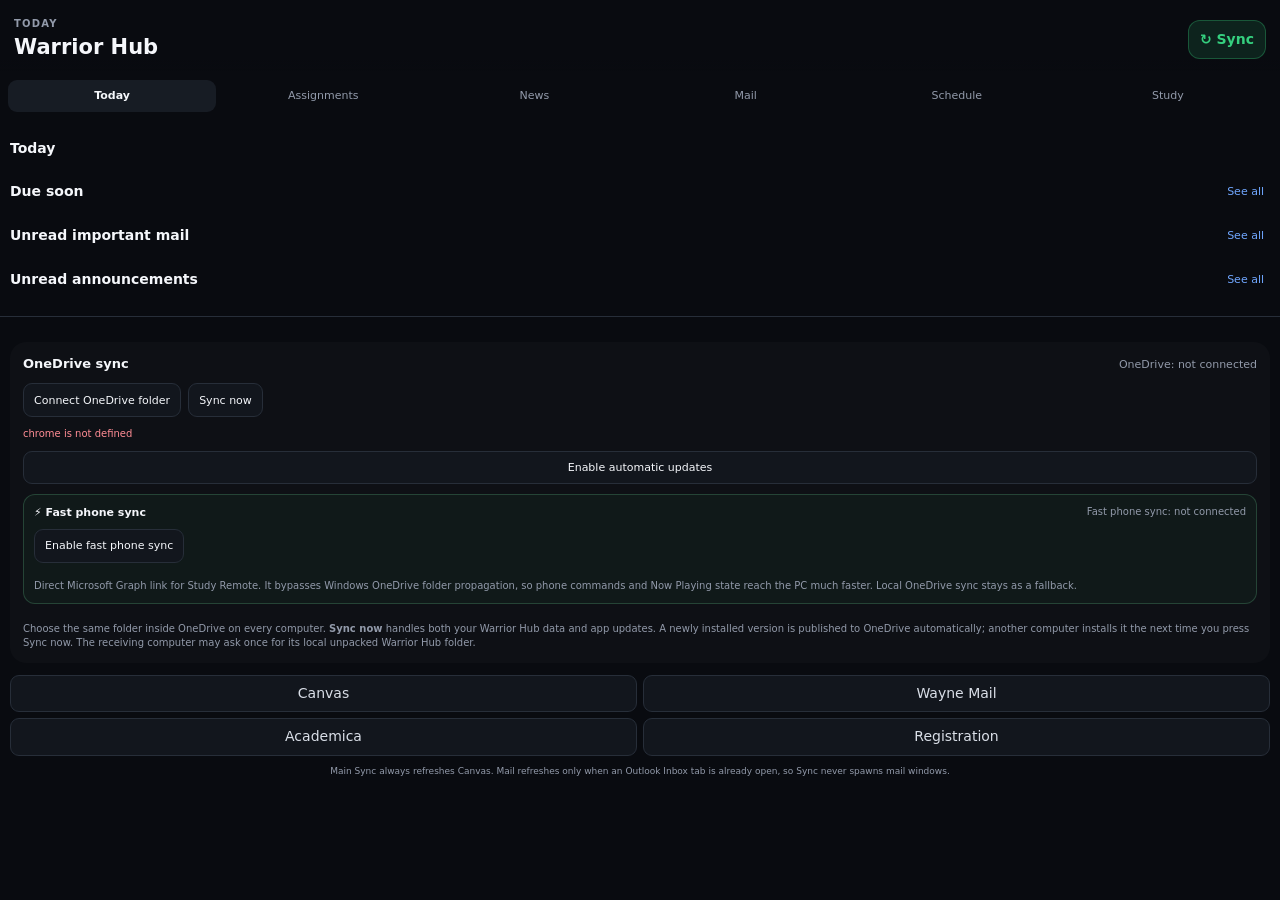
==== desktop/sidepanel.html @ 03b38a33 "Desktop 5.19.60: Notes only in Study Room and automatic verified runtime updates" ====
<!doctype html>
<html lang="en">
<head>
  <meta charset="utf-8">
  <meta name="viewport" content="width=device-width,initial-scale=1">
  <title>Warrior Hub</title>
  <link rel="stylesheet" href="sidepanel.css">
  <link rel="stylesheet" href="desktop_music.css">
</head>
<body>
  <header class="topbar">
    <div>
      <div class="eyebrow" id="todayLabel">TODAY</div>
      <h1>Warrior Hub</h1>
    </div>
    <button id="syncBtn" class="sync-main" title="Sync Canvas and Wayne Mail">↻ <span>Sync</span></button>
  </header>

  <section class="status-strip" id="statusStrip" aria-live="polite"></section>
  <section class="todo-top" id="todoTop" aria-label="To-do list" hidden>
    <div class="todo-top-head"><strong>✓ To-do</strong><div class="todo-top-actions"><span id="todoTopCount" class="todo-top-count"></span><button id="todoTopAdd" class="todo-plus todo-top-plus" type="button" aria-label="Add task" title="Add task">＋</button></div></div>
    <div id="todoQuickList" class="todo-quick-list"></div>
  </section>

  <nav class="tabs" aria-label="Dashboard sections">
    <button class="tab active" data-tab="today">Today</button>
    <button class="tab" data-tab="assignments">Assignments</button>
    <button class="tab" data-tab="announcements">News</button>
    <button class="tab" data-tab="mail">Mail</button>
    <button class="tab" data-tab="schedule">Schedule</button>
    <button class="tab" data-tab="study">Study</button>
  </nav>

  <div id="sideSpotifyRemoteSlot" class="side-spotify-remote-slot" hidden>
  <section id="sideSpotifyRemote" class="side-spotify-remote" aria-live="polite">
    <div class="side-spotify-head">
      <div id="sideSpotifyArt" class="side-spotify-art" aria-hidden="true">♫</div>
      <div class="side-spotify-copy">
        <div class="side-spotify-kicker">NOW PLAYING</div>
        <div id="sideSpotifyTitle" class="side-spotify-title">Spotify</div>
        <div id="sideSpotifyArtist" class="side-spotify-artist">Study Room</div>
      </div>
      <button id="sideSpotifyOpen" class="side-spotify-open" title="Open Study Room" aria-label="Open Study Room">↗</button>
    </div>
    <div id="sideSpotifyProgress" class="side-spotify-progress" title="Seek" role="slider" aria-label="Track progress"><div id="sideSpotifyProgressFill"></div></div>
    <div class="side-spotify-time"><span id="sideSpotifyElapsed">0:00</span><span id="sideSpotifyRemaining">−0:00</span></div>
    <div class="side-spotify-controls">
      <button id="sideSpotifyPrev" title="Previous track" aria-label="Previous track">◀◀</button>
      <button id="sideSpotifyToggle" class="side-spotify-main" title="Pause" aria-label="Pause">Ⅱ</button>
      <button id="sideSpotifyNext" title="Next track" aria-label="Next track">▶▶</button>
      <button id="sideSpotifyShuffle" class="side-spotify-shuffle" aria-pressed="false">🔀 OFF</button>
    </div>
    <label class="side-spotify-volume" for="sideSpotifyVolume"><span>🔊</span><input id="sideSpotifyVolume" type="range" min="0" max="100" step="1" value="100"><span id="sideSpotifyVolumeValue">100%</span></label>
  </section>
  </div>

  <main>
    <section class="view active" id="view-today">
      <div id="nextClassCard"></div>
      <section class="section" id="todayScheduleSection">
        <div class="section-heading"><h2>Today</h2><span id="todayCount"></span></div>
        <div id="todayTimeline" class="stack"></div>
      </section>
      <section class="section">
        <div class="section-heading"><h2>Due soon</h2><button class="text-btn" data-go="assignments">See all</button></div>
        <div id="dueSoon" class="stack"></div>
      </section>
      <section class="section" id="majorSection" hidden>
        <div class="section-heading"><h2>🔥 Major deadlines</h2><span id="majorCount"></span></div>
        <div id="majorDeadlines" class="stack"></div>
      </section>
      <section class="section">
        <div class="section-heading"><h2>Unread important mail</h2><button class="text-btn" data-go="mail">See all</button></div>
        <div id="mailPreview" class="stack"></div>
      </section>
      <section class="section">
        <div class="section-heading"><h2>Unread announcements</h2><button class="text-btn" data-go="announcements">See all</button></div>
        <div id="announcementPreview" class="stack"></div>
      </section>
    </section>

    <section class="view" id="view-assignments">
      <section class="assignment-todo-manager" aria-label="Todo">
        <div class="assignment-todo-head">
          <strong>TODO</strong>
          <button id="todoQuickAdd" class="todo-plus" type="button" aria-label="Add task">＋</button>
        </div>
        <div id="todoManageList" class="todo-manage-list"></div>
      </section>
      <div class="assignment-view-switch" role="group" aria-label="Assignment view">
        <button id="assignmentListViewBtn" class="active" type="button">☷ List</button>
        <button id="assignmentCalendarViewBtn" type="button">▦ Calendar</button>
      </div>
      <div id="assignmentListPanel">
        <div class="toolbar">
          <select id="assignmentFilter" aria-label="Assignment filter">
            <option value="open">Open</option><option value="week">Next 7 days</option><option value="overdue">Overdue</option><option value="done">Submitted / done</option><option value="graded">Graded</option><option value="all">All</option>
          </select>
        </div>
        <div id="assignmentList" class="stack"></div>
      </div>
      <div id="assignmentCalendarPanel" hidden>
        <div class="assignment-calendar-toolbar">
          <button id="assignmentCalendarPrev" type="button" aria-label="Previous month">‹</button>
          <strong id="assignmentCalendarMonth"></strong>
          <button id="assignmentCalendarNext" type="button" aria-label="Next month">›</button>
          <button id="assignmentCalendarToday" type="button">Today</button>
        </div>
        <div class="assignment-calendar-weekdays" aria-hidden="true"><span>Sun</span><span>Mon</span><span>Tue</span><span>Wed</span><span>Thu</span><span>Fri</span><span>Sat</span></div>
        <div id="assignmentCalendarGrid" class="assignment-calendar-grid"></div>
        <div class="assignment-calendar-agenda-head"><strong id="assignmentCalendarSelectedLabel"></strong><span id="assignmentCalendarSelectedCount"></span></div>
        <div id="assignmentCalendarAgenda" class="stack"></div>
      </div>
    </section>

    <section class="view" id="view-announcements"><div id="announcementList" class="stack"></div></section>

    <section class="view" id="view-mail">
      <div class="mail-toolbar">
        <div class="small-note">Mail is now passive: the main Sync never opens Outlook windows. Open Wayne Mail once, leave Inbox visible, and Warrior Hub captures it through your existing Microsoft session.</div>
        <div class="schedule-actions"><button id="openMailBtn" class="secondary wide">Open / focus Wayne Mail</button><button id="syncMailBtn" class="secondary wide">Capture open Inbox</button></div>
      </div>
      <div id="mailList" class="stack"></div>
    </section>

    <section class="view" id="view-schedule">
      <div id="scheduleNotice"></div>
      <div class="schedule-actions">
        <button id="refreshScheduleBtn" class="secondary wide">Update schedule</button>
      </div>
      <div class="weekday-tabs" id="weekdayTabs"></div>
      <div id="scheduleList" class="stack"></div>
    </section>

    <section class="view" id="view-study">
      <div class="study-mini" id="studyMini"></div>
      <button id="openStudyRoomBtn" class="study-room-btn">Open Study Room ↗</button>
      <div class="small-note">Immersive 50/10 room, local video ambience, per-course text + drawing notes, ChatGPT coach and Spotify.</div>
      <details class="troubleshooting">
        <summary>Troubleshooting</summary>
        <div class="debug-strip" aria-label="Diagnostics">
          <button id="debugClearBtn" class="debug-btn" type="button">Start log</button>
          <button id="debugExportBtn" class="debug-btn primary" type="button">Export log</button>
          <span id="debugStatus" class="debug-status">Diagnostics off</span>
        </div>
      </details>
    </section>
  </main>

  <footer>

    <section class="onedrive-card" aria-label="OneDrive sync">
      <div class="onedrive-copy">
        <strong>OneDrive sync</strong>
        <span id="onedriveStatus" data-state="not-connected">OneDrive: not connected</span>
      </div>
      <div class="onedrive-actions">
        <button id="onedriveConnectBtn" class="secondary">Connect OneDrive folder</button>
        <button id="onedriveSyncBtn" class="secondary" disabled>Sync now</button>
        <button id="onedriveDisconnectBtn" class="text-btn" hidden>Disconnect</button>
      </div>
      <div id="cloudUpdateStatus" class="cloud-update-status">Automatic updates</div>
      <button id="enableAutoUpdateBtn" class="secondary" type="button">Enable automatic updates</button>
      <div class="fast-phone-sync">
        <div class="fast-phone-copy"><strong>⚡ Fast phone sync</strong><span id="fastPhoneStatus" data-state="off">Fast phone sync: not connected</span></div>
        <div class="fast-phone-actions"><button id="fastPhoneConnectBtn" class="secondary" type="button">Enable fast phone sync</button><button id="fastPhoneDisconnectBtn" class="text-btn" type="button" hidden>Disconnect fast link</button></div>
        <div class="small-note">Direct Microsoft Graph link for Study Remote. It bypasses Windows OneDrive folder propagation, so phone commands and Now Playing state reach the PC much faster. Local OneDrive sync stays as a fallback.</div>
      </div>
      <div class="small-note">Choose the same folder inside OneDrive on every computer. <b>Sync now</b> handles both your Warrior Hub data and app updates. A newly installed version is published to OneDrive automatically; another computer installs it the next time you press Sync now. The receiving computer may ask once for its local unpacked Warrior Hub folder.</div>
    </section>
    <div class="quick-links">
      <button data-open="canvas">Canvas</button><button data-open="outlook">Wayne Mail</button><button data-open="academica">Academica</button><button data-open="registration">Registration</button>
    </div>
    <div class="privacy-note">Main Sync always refreshes Canvas. Mail refreshes only when an Outlook Inbox tab is already open, so Sync never spawns mail windows.</div>
  </footer>

  <iframe id="spotifyEngineFrame" class="side-spotify-engine-frame" title="Warrior Spotify playback engine" src="https://open.spotify.com/embed/playlist/3pRLVP3hoPzbZtetvH1tro" allow="autoplay; encrypted-media; clipboard-write; fullscreen; picture-in-picture" aria-hidden="true" tabindex="-1"></iframe>
  <div class="side-spotify-engine-cover" aria-hidden="true"></div>
  <script src="onedrive_sync.js"></script>
  <script src="mobile_bridge.js"></script>
  <script src="desktop_music.js"></script>
  <script src="onedrive_update.js"></script>
  <script src="auto_update.js"></script>
  <script src="spotify_engine.js"></script>
  <script src="notes-launcher.js"></script>
  <script src="sidepanel.js"></script>
</body>
</html>
---- desktop/sidepanel.css ----
:root{color-scheme:dark;--bg:#090b10;--panel:#12161d;--panel2:#171c24;--text:#f5f7fb;--muted:#929aaa;--border:#272e39;--accent:#35d07f;--accentSoft:rgba(53,208,127,.12);--warn:#ffbd52;--danger:#ff6376;--blue:#70a7ff;--track-accent:#35d07f;--track-accent-2:#70a7ff;--track-glow:rgba(53,208,127,.28);--track-glow-2:rgba(112,167,255,.22);--track-soft:rgba(53,208,127,.12);--track-soft-2:rgba(112,167,255,.10);--track-border:rgba(53,208,127,.32);--track-card-border:rgba(112,167,255,.24);--track-shadow:rgba(0,0,0,.26);--track-bg-a:rgba(53,208,127,.20);--track-bg-b:rgba(112,167,255,.17);--track-bg-c:rgba(82,187,173,.10)}
*{box-sizing:border-box}body{margin:0;background:var(--bg);color:var(--text);font:14px/1.4 system-ui,-apple-system,"Segoe UI",sans-serif;min-width:320px}button,select{font:inherit;color:inherit}.topbar{display:flex;align-items:center;justify-content:space-between;padding:17px 14px 9px;position:sticky;top:0;z-index:10;background:linear-gradient(var(--bg) 84%,transparent)}.eyebrow{color:var(--muted);font-size:10px;letter-spacing:.12em;font-weight:800}h1{margin:2px 0 0;font-size:21px}.sync-main{border:1px solid rgba(53,208,127,.3);background:var(--accentSoft);color:var(--accent);border-radius:12px;padding:9px 11px;font-weight:700;cursor:pointer}.sync-main.syncing{opacity:.65}.status-strip{display:flex;gap:6px;padding:0 14px 9px;overflow-x:auto}.status-pill{white-space:nowrap;border:1px solid var(--border);background:var(--panel);color:var(--muted);border-radius:999px;padding:5px 8px;font-size:11px}.status-pill.ok{color:var(--accent);background:var(--accentSoft);border-color:rgba(53,208,127,.25)}.status-pill.bad{color:var(--danger)}.status-pill.warn{color:var(--warn);background:rgba(255,189,82,.07);border-color:rgba(255,189,82,.24)}.tabs{display:grid;grid-template-columns:repeat(6,1fr);gap:3px;padding:0 8px 10px;position:sticky;top:67px;z-index:9;background:var(--bg)}.tab{border:0;background:transparent;color:var(--muted);padding:8px 2px;border-radius:9px;cursor:pointer;font-size:11px}.tab.active{background:var(--panel2);color:var(--text);font-weight:700}main{padding:0 10px 20px}.view{display:none}.view.active{display:block}.section{margin-top:17px}.section-heading{display:flex;align-items:center;justify-content:space-between;margin-bottom:7px}h2{font-size:14px;margin:0}.section-heading span{color:var(--muted);font-size:11px}.stack{display:grid;gap:7px}.card{border:1px solid var(--border);background:var(--panel);border-radius:13px;padding:11px;min-width:0}.card.clickable{cursor:pointer}.next-card{border:1px solid rgba(53,208,127,.28);background:linear-gradient(135deg,rgba(53,208,127,.11),var(--panel));border-radius:16px;padding:13px}.next-card .big{font-size:17px;font-weight:800;margin-top:3px}.row{display:flex;gap:9px;align-items:flex-start}.time{width:57px;flex:0 0 auto;font-variant-numeric:tabular-nums;color:var(--muted)}.course{font-weight:750}.meta{color:var(--muted);font-size:11px;margin-top:3px}.title{font-weight:700;overflow-wrap:anywhere}.badge{display:inline-block;border:1px solid var(--border);border-radius:999px;padding:2px 6px;color:var(--muted);font-size:10px;margin-right:4px}.badge.danger{color:var(--danger)}.badge.warn{color:var(--warn)}.badge.ok{color:var(--accent)}.assignment{display:grid;grid-template-columns:1fr auto;gap:7px}.assignment-actions{display:flex;flex-direction:column;gap:5px}.mini-btn{border:1px solid var(--border);background:transparent;color:var(--muted);border-radius:8px;padding:5px 7px;cursor:pointer;font-size:10px}.announcement-text{color:#c7ccd6;margin-top:6px;display:-webkit-box;-webkit-line-clamp:4;-webkit-box-orient:vertical;overflow:hidden}.empty{border:1px dashed var(--border);border-radius:13px;padding:16px 12px;color:var(--muted);text-align:center}.toolbar{display:flex;gap:7px;margin-bottom:9px}select,.secondary{border:1px solid var(--border);background:var(--panel);color:var(--text);border-radius:9px;padding:8px 9px}select{flex:1;min-width:0}.secondary{cursor:pointer;font-size:11px}.secondary.wide{width:100%}.text-btn{background:none;border:0;color:var(--blue);cursor:pointer;font-size:11px}.weekday-tabs{display:grid;grid-template-columns:repeat(5,1fr);gap:4px;margin:9px 0}.weekday-tabs button{border:1px solid var(--border);background:var(--panel);color:var(--muted);padding:7px 2px;border-radius:8px;cursor:pointer}.weekday-tabs button.active{color:var(--text);border-color:rgba(112,167,255,.45);background:rgba(112,167,255,.1)}.notice{border:1px solid rgba(255,189,82,.25);background:rgba(255,189,82,.08);color:#ffd891;border-radius:11px;padding:9px;font-size:11px}.schedule-actions{margin:9px 0}.study-mini{border:1px solid var(--border);background:linear-gradient(145deg,#151a24,#10141b);border-radius:17px;padding:16px;margin-top:4px}.study-time{font-size:38px;font-weight:800;font-variant-numeric:tabular-nums;letter-spacing:-.04em}.study-phase{font-size:11px;text-transform:uppercase;letter-spacing:.12em;color:var(--accent);font-weight:800}.study-controls{display:flex;gap:7px;margin-top:12px}.study-controls button,.study-room-btn{border:1px solid var(--border);background:var(--panel2);border-radius:10px;padding:9px 10px;cursor:pointer}.study-controls button.primary,.study-room-btn{background:var(--accentSoft);border-color:rgba(53,208,127,.25);color:var(--accent);font-weight:700}.study-room-btn{width:100%;margin-top:9px}.small-note{color:var(--muted);font-size:10px;margin-top:8px}footer{padding:11px 10px 16px;border-top:1px solid var(--border)}.quick-links{display:grid;grid-template-columns:1fr 1fr;gap:6px}.quick-links button{border:1px solid var(--border);background:var(--panel);border-radius:9px;padding:8px 5px;cursor:pointer;color:#d9dee7}.privacy-note{color:var(--muted);font-size:9px;text-align:center;margin-top:9px}
.mail-card.important{border-color:rgba(255,189,82,.38);background:linear-gradient(135deg,rgba(255,189,82,.08),var(--panel))}.mail-head{display:flex;justify-content:space-between;gap:8px;align-items:flex-start}.mail-toolbar{display:grid;gap:8px;margin-bottom:9px}
/* v0.8 assignment importance */
.assignment{position:relative;overflow:hidden;border-left:4px solid var(--importance-color,var(--accent));background:linear-gradient(90deg,var(--importance-soft,rgba(53,208,127,.05)),var(--panel) 38%)}
.assignment.major-assignment{box-shadow:inset 0 0 0 1px rgba(255,107,89,.18)}
.importance-row{display:flex;flex-wrap:wrap;gap:5px;align-items:center;margin-top:7px}
.importance-chip{display:inline-flex;align-items:center;gap:5px;border:1px solid color-mix(in srgb,var(--importance-color) 42%,var(--border));background:var(--importance-soft);color:var(--importance-color);border-radius:999px;padding:2px 7px;font-size:10px;font-weight:800}
.importance-dot{width:6px;height:6px;border-radius:999px;background:var(--importance-color);box-shadow:0 0 8px var(--importance-color)}
.badge.major{color:#ff8b78;border-color:rgba(255,99,76,.45);background:rgba(255,99,76,.09);font-weight:900;letter-spacing:.04em}
.grade-impact{color:#cbd2dd;font-size:10px}
#majorSection .assignment{border-width:1px 1px 1px 5px}

/* v0.9 overdue grouping */
.assignment-section{margin:14px 2px 8px;padding:10px 10px 8px;border-top:1px solid var(--border);display:flex;align-items:flex-end;justify-content:space-between;gap:8px}
.overdue-section{margin-top:22px;border-top-color:rgba(255,91,107,.38);background:linear-gradient(180deg,rgba(255,67,84,.07),transparent);border-radius:10px 10px 0 0}
.overdue-section-title{font-size:12px;font-weight:800;letter-spacing:.08em;text-transform:uppercase;color:#ff7b87}
.overdue-section-count{margin-left:7px;font-size:10px;padding:2px 6px;border:1px solid rgba(255,91,107,.35);border-radius:999px;color:#ff9aa4}
.overdue-section-note{font-size:9px;color:var(--muted);text-align:right}


/* v3.4 — remote Spotify player shown in Warrior Hub while Study Room plays in the background */
.side-spotify-remote{margin:0 10px 10px;border:1px solid rgba(255,255,255,.12);background:linear-gradient(145deg,#171b20,#0f1217);border-radius:15px;padding:10px;box-shadow:0 12px 30px rgba(0,0,0,.28);position:sticky;top:108px;z-index:8}
.side-spotify-remote[hidden]{display:none!important}@keyframes sideSpotifyIn{from{opacity:0;transform:translateY(-7px) scale(.985)}to{opacity:1;transform:none}}
.side-spotify-head{display:grid;grid-template-columns:44px minmax(0,1fr) 30px;gap:9px;align-items:center}.side-spotify-art{width:44px;height:44px;border-radius:9px;background:#0a0a0b center/cover no-repeat;display:grid;place-items:center;color:#62dd87;font-size:18px;overflow:hidden}.side-spotify-copy{min-width:0}.side-spotify-kicker{font-size:8px;letter-spacing:.14em;font-weight:800;color:#6ee391}.side-spotify-title{font-size:12px;font-weight:800;white-space:normal;overflow:visible;margin-top:1px;line-height:1.15;display:block;overflow-wrap:anywhere}.side-spotify-artist{font-size:9px;color:var(--muted);white-space:nowrap;overflow:hidden;text-overflow:ellipsis}.side-spotify-open{width:30px;height:30px;border:1px solid var(--border);border-radius:9px;background:var(--panel2);cursor:pointer;color:var(--muted)}
.side-spotify-progress{height:3px;border-radius:99px;background:rgba(255,255,255,.13);overflow:hidden;margin-top:9px}.side-spotify-progress>div{height:100%;width:0;background:#e9edf4;border-radius:inherit;transition:width .45s linear}.side-spotify-time{display:flex;justify-content:space-between;font-size:8px;color:var(--muted);font-variant-numeric:tabular-nums;margin-top:3px}
.side-spotify-controls{display:grid;grid-template-columns:36px 42px 36px 1fr;gap:6px;align-items:center;margin-top:6px}.side-spotify-controls button{height:32px;border:1px solid var(--border);border-radius:9px;background:#11151c;color:#e9edf4;cursor:pointer;font-size:10px}.side-spotify-controls .side-spotify-main{font-size:15px;background:#eceff3;color:#111;border-color:#eceff3;font-weight:900}.side-spotify-shuffle{white-space:nowrap;overflow:hidden;text-overflow:ellipsis;color:var(--muted)!important}.side-spotify-shuffle.on{color:#71ef94!important;border-color:rgba(53,208,127,.4)!important;background:rgba(53,208,127,.1)!important}.side-spotify-shuffle.smart{color:#94f3ad!important}
.side-spotify-volume{margin-top:7px;display:grid;grid-template-columns:18px 1fr 32px;gap:5px;align-items:center;font-size:8px;color:var(--muted)}.side-spotify-volume input{width:100%;accent-color:#9fb7ff}.side-spotify-volume span:last-child{text-align:right;font-variant-numeric:tabular-nums}
/* v3.7 — remote Spotify progress is real + seekable */
.side-spotify-progress{cursor:pointer;position:relative;transition:height .12s ease,background .12s ease}
.side-spotify-progress:hover{height:5px;background:rgba(255,255,255,.2)}
.side-spotify-progress:hover>div{background:#fff}

/* v5.0 assignment calendar */
.assignment-view-switch{display:grid;grid-template-columns:1fr 1fr;gap:5px;margin:2px 0 10px;padding:3px;border:1px solid var(--border);background:var(--panel);border-radius:11px}
.assignment-view-switch button{border:0;background:transparent;color:var(--muted);border-radius:8px;padding:7px 8px;cursor:pointer;font-size:11px;font-weight:700}
.assignment-view-switch button.active{background:var(--panel2);color:var(--text);box-shadow:inset 0 0 0 1px rgba(112,167,255,.18)}
.assignment-calendar-toolbar{display:grid;grid-template-columns:34px 1fr 34px auto;align-items:center;gap:5px;margin-bottom:8px}
.assignment-calendar-toolbar button{border:1px solid var(--border);background:var(--panel);color:var(--text);border-radius:8px;min-height:31px;cursor:pointer}
.assignment-calendar-toolbar strong{text-align:center;font-size:13px}
.assignment-calendar-toolbar #assignmentCalendarToday{padding:0 8px;color:var(--blue);font-size:10px}
.assignment-calendar-weekdays,.assignment-calendar-grid{display:grid;grid-template-columns:repeat(7,minmax(0,1fr));gap:3px}
.assignment-calendar-weekdays{margin-bottom:4px}.assignment-calendar-weekdays span{text-align:center;color:var(--muted);font-size:8px;font-weight:800;text-transform:uppercase}
.assignment-calendar-grid{margin-bottom:10px}
.assignment-calendar-day{position:relative;min-height:44px;border:1px solid var(--border);background:var(--panel);border-radius:8px;padding:4px;cursor:pointer;overflow:hidden}
.assignment-calendar-day.outside{opacity:.36}.assignment-calendar-day.today{border-color:rgba(53,208,127,.5)}.assignment-calendar-day.selected{background:rgba(112,167,255,.11);border-color:rgba(112,167,255,.55)}
.assignment-calendar-day .day-num{font-size:9px;font-weight:800;line-height:1}.assignment-calendar-day.today .day-num{color:var(--accent)}
.assignment-calendar-dots{display:flex;flex-wrap:wrap;gap:2px;margin-top:6px}.assignment-calendar-dot{width:5px;height:5px;border-radius:999px;background:var(--dot-color,var(--blue));box-shadow:0 0 0 1px rgba(255,255,255,.06)}
.assignment-calendar-more{font-size:7px;line-height:1;color:var(--muted);margin-top:3px}
.assignment-calendar-agenda-head{display:flex;align-items:center;justify-content:space-between;gap:8px;margin:11px 1px 7px}.assignment-calendar-agenda-head strong{font-size:12px}.assignment-calendar-agenda-head span{font-size:10px;color:var(--muted)}
#assignmentCalendarAgenda .assignment{padding:9px}.calendar-assignment-time{font-variant-numeric:tabular-nums;color:var(--muted);font-size:9px;margin-top:2px}

/* v5.1 OneDrive local-first sync */
.onedrive-card{margin:14px 0 12px;padding:13px;border:1px solid var(--line);border-radius:16px;background:rgba(255,255,255,.025);display:grid;gap:10px}
.onedrive-copy{display:flex;align-items:center;justify-content:space-between;gap:10px}.onedrive-copy strong{font-size:13px}.onedrive-copy span{font-size:11px;color:var(--muted);text-align:right}.onedrive-copy span[data-state="ok"]{color:#7fe0aa}.onedrive-copy span[data-state="error"],.onedrive-copy span[data-state="permission"]{color:#ffb08a}
.onedrive-actions{display:flex;gap:7px;flex-wrap:wrap}.onedrive-actions .secondary{padding:8px 10px;min-height:34px}.onedrive-actions .text-btn{padding:7px 4px}
.onedrive-card code{font-size:10px;color:#cfd6e6}

/* v5.5: OneDrive permission/error banner has its own visible action button. */
#onedriveProblem{display:flex;align-items:center;justify-content:space-between;gap:9px;flex-wrap:wrap}
#onedriveProblem[hidden]{display:none!important}
.onedrive-banner-action{flex:0 0 auto;border:1px solid rgba(255,204,92,.45);background:rgba(255,204,92,.12);color:#ffe08a;border-radius:9px;padding:6px 9px;font-size:10px;font-weight:800;cursor:pointer}

/* v5.7 diagnostic controls */
.debug-strip{display:grid;grid-template-columns:auto auto 1fr;gap:6px;align-items:center;padding:0 10px 9px}.debug-btn{border:1px solid var(--border);background:var(--panel);color:var(--text);border-radius:9px;padding:7px 9px;font-size:10px;cursor:pointer}.debug-btn.primary{border-color:rgba(112,167,255,.38);background:rgba(112,167,255,.10);color:#b9d4ff}.debug-btn:disabled{opacity:.55;cursor:default}.debug-status{color:var(--muted);font-size:9px;text-align:right;overflow:hidden;text-overflow:ellipsis;white-space:nowrap}

/* v5.10 assignment resource shortcuts */
.assignment-resource{color:#9fc4ff!important;border-color:rgba(112,167,255,.32)!important;background:rgba(112,167,255,.07)!important;font-weight:700}.assignment-resource:hover{background:rgba(112,167,255,.14)!important}

.cloud-update-status{font-size:10px;color:var(--muted);line-height:1.35}.cloud-update-status[data-state="available"]{color:#ffd36b}.cloud-update-status[data-state="ok"]{color:#7ee894}.cloud-update-status[data-state="error"]{color:#ff8d95}.cloud-update-status[data-state="busy"]{color:#b7bdff}

.utility-hidden{display:none!important}.todo-top{margin:8px 14px 6px;padding:10px 11px;border:1px solid var(--border);border-radius:15px;background:rgba(255,255,255,.035)}
.todo-top-head{display:flex;align-items:center;justify-content:space-between;gap:8px}.todo-plus{width:30px;height:30px;padding:0!important;border-radius:10px!important;font-size:18px}
.todo-composer{display:grid;grid-template-columns:minmax(0,1fr) 126px auto;gap:6px;margin-top:8px}.todo-composer input{min-width:0}
.todo-quick-list{display:grid;gap:5px;margin-top:7px}.todo-row{display:grid;grid-template-columns:24px minmax(0,1fr) auto;align-items:center;gap:7px;min-height:30px}
.todo-check{width:22px;height:22px;padding:0!important;border-radius:8px!important;font-size:12px}.todo-title{font-size:12px;font-weight:720;white-space:nowrap;overflow:hidden;text-overflow:ellipsis}.todo-date{font-size:9px;color:var(--muted)}
.todo-sub-add{padding:3px 6px!important;border:0!important;background:transparent!important;color:var(--muted)}.todo-subtasks{grid-column:2/4;display:grid;gap:4px;padding-left:9px;border-left:1px solid rgba(255,255,255,.1)}
.todo-subtasks .todo-row{grid-template-columns:20px minmax(0,1fr);min-height:25px}.todo-subtasks .todo-check{width:18px;height:18px}.todo-subtasks .todo-title{font-size:11px;font-weight:600}.todo-empty{font-size:10px;color:var(--muted)}
.todo-calendar-card{border-left:3px solid rgba(110,231,162,.65)}.todo-calendar-card.done{opacity:.58}.todo-calendar-card.done .title{text-decoration:line-through}
@media(max-width:430px){.todo-composer{grid-template-columns:1fr auto}.todo-composer input[type=date]{grid-column:1/3}}

/* v5.19.1 — quiet global todo preview; creation lives only in Assignments */
.todo-top[hidden]{display:none!important}
.todo-top{
  margin:7px 14px 8px;padding:8px 10px;border:1px solid rgba(139,154,255,.20);
  border-radius:13px;background:linear-gradient(180deg,rgba(112,126,255,.065),rgba(255,255,255,.025));
  box-shadow:0 8px 22px rgba(0,0,0,.12)
}
.todo-top-head{min-height:22px}.todo-top-head strong{font-size:11px;letter-spacing:.01em}
.todo-top-count{font-size:9px;color:var(--muted)}
.todo-quick-list{display:grid;gap:2px;margin-top:4px;max-height:142px;overflow:auto}
.todo-peek-row{display:grid;grid-template-columns:22px minmax(0,1fr);gap:7px;align-items:center;padding:4px 2px;border-radius:9px}
.todo-peek-row:hover{background:rgba(255,255,255,.035)}
.todo-peek-copy{min-width:0}.todo-peek-row .todo-title{font-size:11px;font-weight:690}.todo-peek-row .todo-date{font-size:8px}
.assignment-todo-manager{
  margin:0 0 12px;padding:10px;border:1px solid var(--border);border-radius:14px;
  background:linear-gradient(180deg,rgba(255,255,255,.035),rgba(255,255,255,.018))
}
.assignment-todo-head{display:flex;align-items:center;justify-content:space-between;gap:10px}
.assignment-todo-head strong{font-size:13px}.assignment-todo-head .eyebrow{margin-bottom:2px}
.todo-composer{grid-template-columns:minmax(0,1fr) 118px 50px;margin-top:9px}
.todo-composer button{padding:7px 8px!important}
.todo-manage-list{display:grid;gap:4px;margin-top:8px}
.todo-manage-row{display:grid;grid-template-columns:24px minmax(0,1fr) 26px;gap:7px;align-items:start;padding:7px 7px;border:1px solid rgba(255,255,255,.065);border-radius:11px;background:rgba(0,0,0,.12)}
.todo-manage-copy{min-width:0}.todo-manage-row .todo-title{font-size:11px}
.todo-sub-row{display:grid;grid-template-columns:20px minmax(0,1fr);gap:6px;align-items:center;color:#b7becb;font-size:10px;padding:3px 0}
.todo-subtasks{margin-top:5px;padding-left:7px;display:grid;gap:2px;border-left:1px solid rgba(255,255,255,.09)}
.todo-manager-empty{color:var(--muted);font-size:10px;padding:7px 2px 2px}
.troubleshooting{margin-top:14px;border-top:1px solid var(--border);padding-top:9px}
.troubleshooting summary{cursor:pointer;color:var(--muted);font-size:10px}
.troubleshooting .debug-strip{padding:8px 0 0;grid-template-columns:auto auto 1fr}
@media(max-width:360px){.todo-composer{grid-template-columns:1fr 46px}.todo-composer input[type=date]{grid-column:1/3}}
\n/* v5.19.2 — TODO stays visually quiet until the user asks to create something. */\n.assignment-todo-manager{margin:0 0 10px;padding:0;border:0;background:transparent;box-shadow:none}\n.assignment-todo-head{min-height:38px;padding:0 3px 0 5px;border:1px solid rgba(255,255,255,.09);border-radius:13px;background:rgba(255,255,255,.025)}\n.assignment-todo-head strong{font-size:12px;letter-spacing:.08em;font-weight:780}\n.assignment-todo-head .todo-plus{width:30px;height:30px;border-radius:10px!important;background:rgba(255,255,255,.09)!important;border:1px solid rgba(255,255,255,.14)!important}\n.todo-composer{display:grid;grid-template-columns:minmax(0,1fr) auto;gap:7px;margin:7px 0 0;padding:9px;border:1px solid rgba(255,255,255,.09);border-radius:12px;background:#11141c;box-shadow:0 12px 30px rgba(0,0,0,.22)}\n.todo-composer[hidden]{display:none!important}\n.todo-composer #todoQuickText{grid-column:1/3;width:100%;min-width:0}\n.todo-date-toggle{padding:6px 9px!important;font-size:10px!important;color:var(--muted)!important;background:transparent!important;border:1px solid rgba(255,255,255,.08)!important}\n.todo-composer #todoQuickDate{grid-column:1/3;width:100%}\n.todo-composer #todoQuickDate[hidden]{display:none!important}\n.todo-composer-actions{grid-column:1/3;display:flex;justify-content:flex-end;gap:6px}\n.todo-composer-actions button{padding:6px 11px!important}\n.todo-manage-list:empty{display:none}.todo-manage-list{margin-top:6px}\n.todo-manager-empty{display:none!important}\n

/* v5.19.5 — idle TODO is literally only the TODO label + plus button (plus task rows when they exist). */
.assignment-todo-manager{margin:0 0 10px!important;padding:0!important;border:0!important;background:transparent!important;box-shadow:none!important}
.assignment-todo-head{height:40px!important;min-height:40px!important;padding:0 4px 0 8px!important;border:1px solid rgba(255,255,255,.10)!important;border-radius:13px!important;background:rgba(255,255,255,.025)!important}
.assignment-todo-head strong{font-size:12px!important;letter-spacing:.075em!important;font-weight:800!important}
.assignment-todo-head .todo-plus{width:30px!important;height:30px!important;border-radius:9px!important;background:rgba(255,255,255,.08)!important;border:1px solid rgba(255,255,255,.15)!important}
.todo-manage-list:empty{display:none!important}.todo-manage-list{margin-top:6px!important}
.todo-create-layer{position:fixed;inset:0;z-index:10000;display:flex;align-items:flex-start;justify-content:center;padding:74px 14px 18px;background:rgba(3,5,10,.56);backdrop-filter:blur(7px)}
.todo-create-card{width:min(100%,340px);display:grid;gap:9px;padding:12px;border:1px solid rgba(255,255,255,.13);border-radius:15px;background:#11141c;box-shadow:0 18px 50px rgba(0,0,0,.46)}
.todo-create-head{display:flex;align-items:center;justify-content:space-between;gap:10px}.todo-create-head strong{font-size:13px}.todo-create-head button{width:28px;height:28px;padding:0!important;border-radius:9px!important}
.todo-create-card input{width:100%;min-width:0;box-sizing:border-box}.todo-create-options{display:flex;align-items:center;gap:8px}.todo-create-options input[type=date]{flex:1}.todo-create-options input[hidden]{display:none!important}

/* v5.19.24 — ONE real Spotify engine, compositor-visible behind an opaque Warrior layer.
   Do not use opacity:0 / display:none / offscreen coordinates: Spotify may throttle them. */
.side-spotify-engine-frame{position:fixed;left:0;bottom:0;width:min(420px,100vw);height:260px;border:0;opacity:1;visibility:visible;pointer-events:none;z-index:0;background:#111;overflow:hidden}
.side-spotify-engine-cover{position:fixed;inset:0;z-index:1;pointer-events:none;background:var(--bg,#090b10)}
header,.status-strip,.todo-top,nav,#sideSpotifyRemote,main,footer,.todo-create-layer{position:relative;z-index:2}


/* v5.19.26 — authoritative compact Spotify remote. Keep every transport control visible. */
#sideSpotifyRemote.side-spotify-remote{
  display:block;
  width:auto;
  min-height:138px;
  height:auto;
  max-height:none;
  overflow:visible;
  padding:9px 10px 8px;
  margin:0 10px 10px;
  border-radius:14px;
}
#sideSpotifyRemote.side-spotify-remote[hidden]{display:none!important}
#sideSpotifyRemote .side-spotify-head{
  display:grid!important;
  grid-template-columns:42px minmax(0,1fr) 30px!important;
  gap:8px!important;
  align-items:center!important;
  min-height:42px!important;
}
#sideSpotifyRemote .side-spotify-art{width:42px!important;height:42px!important;border-radius:8px!important}
#sideSpotifyRemote .side-spotify-copy{min-width:0!important;overflow:hidden!important}
#sideSpotifyRemote .side-spotify-title{font-size:11px!important;line-height:1.15!important;white-space:nowrap!important;overflow:hidden!important;text-overflow:ellipsis!important}
#sideSpotifyRemote .side-spotify-artist{font-size:8px!important}
#sideSpotifyRemote .side-spotify-progress{display:block!important;visibility:visible!important;height:3px!important;margin:7px 0 0!important;overflow:hidden!important}
#sideSpotifyRemote .side-spotify-time{display:flex!important;visibility:visible!important;margin-top:2px!important;font-size:7px!important;line-height:1.15!important}
#sideSpotifyRemote .side-spotify-controls{
  display:grid!important;
  visibility:visible!important;
  grid-template-columns:34px 40px 34px minmax(76px,1fr)!important;
  gap:5px!important;
  align-items:center!important;
  margin-top:5px!important;
  min-height:30px!important;
}
#sideSpotifyRemote .side-spotify-controls button{
  display:block!important;
  visibility:visible!important;
  height:30px!important;
  min-width:0!important;
  padding:0 5px!important;
  border-radius:8px!important;
}
#sideSpotifyRemote .side-spotify-main{font-size:14px!important}
#sideSpotifyRemote .side-spotify-shuffle{font-size:9px!important}
#sideSpotifyRemote .side-spotify-volume{
  display:grid!important;
  visibility:visible!important;
  grid-template-columns:15px minmax(0,1fr) 29px!important;
  gap:5px!important;
  align-items:center!important;
  min-height:18px!important;
  margin:5px 0 0!important;
  font-size:7px!important;
}
#sideSpotifyRemote .side-spotify-volume input{display:block!important;visibility:visible!important;width:100%!important;min-width:0!important}
@media(max-width:360px){
  #sideSpotifyRemote .side-spotify-controls{grid-template-columns:31px 38px 31px minmax(68px,1fr)!important;gap:4px!important}
  #sideSpotifyRemote.side-spotify-remote{margin-left:7px!important;margin-right:7px!important}
}


/* v5.19.27 — Spotify remote participates in normal document flow.
   Dedicated slot reserves the complete card height so Study cannot overlap it. */
#sideSpotifyRemoteSlot.side-spotify-remote-slot{
  display:block!important;
  position:relative!important;
  z-index:3!important;
  width:100%!important;
  min-height:0!important;
  height:auto!important;
  margin:0!important;
  padding:0!important;
  overflow:visible!important;
  clear:both!important;
}
#sideSpotifyRemoteSlot.side-spotify-remote-slot[hidden]{display:none!important}
#sideSpotifyRemoteSlot > #sideSpotifyRemote.side-spotify-remote{
  position:static!important;
  inset:auto!important;
  top:auto!important;
  left:auto!important;
  right:auto!important;
  bottom:auto!important;
  float:none!important;
  transform:none!important;
  display:block!important;
  width:auto!important;
  min-width:0!important;
  min-height:142px!important;
  height:auto!important;
  max-height:none!important;
  margin:0 10px 12px!important;
  overflow:visible!important;
  contain:none!important;
}
#sideSpotifyRemoteSlot + main{
  position:relative!important;
  z-index:2!important;
  clear:both!important;
  margin-top:0!important;
}
#sideSpotifyRemoteSlot:not([hidden]) + main{padding-top:0!important}
#sideSpotifyRemote .side-spotify-head,
#sideSpotifyRemote .side-spotify-progress,
#sideSpotifyRemote .side-spotify-time,
#sideSpotifyRemote .side-spotify-controls,
#sideSpotifyRemote .side-spotify-volume{position:relative!important;z-index:1!important}
@media(max-width:360px){
  #sideSpotifyRemoteSlot > #sideSpotifyRemote.side-spotify-remote{margin-left:7px!important;margin-right:7px!important}
}


/* v5.19.29 — exact Spotify volume geometry.
   The colored fill is painted by --range-pct, so 100% visually reaches the true edge. */
#sideSpotifyVolume{
  -webkit-appearance:none!important;appearance:none!important;
  height:5px!important;border:0!important;border-radius:999px!important;
  padding:0!important;margin:0!important;overflow:visible!important;
  background:linear-gradient(90deg,#a88cff 0 var(--range-pct,100%),rgba(255,255,255,.28) var(--range-pct,100%) 100%)!important;
}
#sideSpotifyVolume::-webkit-slider-runnable-track{height:5px;background:transparent;border:0;border-radius:999px}
#sideSpotifyVolume::-webkit-slider-thumb{-webkit-appearance:none;appearance:none;width:14px;height:14px;border-radius:50%;background:#a88cff;border:0;margin-top:-4.5px;box-shadow:0 0 0 1px rgba(255,255,255,.12)}
#sideSpotifyVolume::-moz-range-track{height:5px;background:rgba(255,255,255,.28);border:0;border-radius:999px}
#sideSpotifyVolume::-moz-range-progress{height:5px;background:#a88cff;border-radius:999px}
#sideSpotifyVolume::-moz-range-thumb{width:14px;height:14px;border-radius:50%;background:#a88cff;border:0}

/* v5.19.41 — restore quick-add plus in the global To-do card. */
.todo-top-actions{display:flex;align-items:center;gap:7px}.todo-top-plus{width:26px!important;height:26px!important;border-radius:8px!important;font-size:16px!important;line-height:1!important;background:rgba(255,255,255,.08)!important;border:1px solid rgba(255,255,255,.14)!important}.todo-top-plus:hover{background:rgba(255,255,255,.14)!important}


/* v5.19.43 — tactile task completion/addition motion. Visual only; task data flow is unchanged. */
.todo-peek-row,.todo-manage-row,.todo-sub-row,.todo-calendar-card,.card.assignment{position:relative;isolation:isolate;transform-origin:50% 50%}
.todo-check,.assignment-check{transition:transform .18s ease,background .22s ease,border-color .22s ease,color .22s ease,box-shadow .22s ease}
.todo-check:hover,.assignment-check:not(:disabled):hover{transform:translateY(-1px) scale(1.06);border-color:rgba(110,231,162,.5);color:#9fffc8;box-shadow:0 0 0 3px rgba(110,231,162,.07)}
.task-fx-enter{animation:warriorTaskEnter .64s cubic-bezier(.16,1,.3,1) both;overflow:hidden}
.task-fx-enter::before{content:"";position:absolute;inset:0;border-radius:inherit;pointer-events:none;z-index:-1;background:linear-gradient(105deg,rgba(105,92,255,.18),rgba(99,245,255,.13) 48%,rgba(110,231,162,.16));animation:warriorTaskEnterGlow .72s ease-out both}
.task-fx-complete{pointer-events:none;overflow:hidden;animation:warriorTaskComplete .48s cubic-bezier(.4,0,.2,1) both}
.task-fx-complete::before{content:"";position:absolute;inset:-1px;border-radius:inherit;pointer-events:none;z-index:0;background:linear-gradient(100deg,transparent 0%,rgba(99,245,255,.12) 22%,rgba(110,231,162,.34) 48%,rgba(154,255,203,.18) 64%,transparent 100%);transform:translateX(-115%);animation:warriorTaskSweep .42s ease-out forwards}
.task-fx-complete>*{position:relative;z-index:1}
.task-fx-complete .todo-title,.task-fx-complete .title{position:relative;color:#c9ffe0!important;text-shadow:0 0 14px rgba(110,231,162,.28)}
.task-fx-complete .todo-title::after,.task-fx-complete .title::after{content:"";position:absolute;left:0;right:auto;top:52%;height:2px;width:0;border-radius:999px;background:linear-gradient(90deg,#63f5ff,#6ee7a2,#d8ff8a);box-shadow:0 0 9px rgba(110,231,162,.55);animation:warriorTaskStrike .28s .08s ease-out forwards}
.task-fx-complete .todo-check,.task-fx-complete .assignment-check{background:linear-gradient(135deg,#63f5ff,#6ee7a2)!important;border-color:rgba(183,255,219,.9)!important;color:#07140e!important;box-shadow:0 0 0 5px rgba(110,231,162,.10),0 0 20px rgba(99,245,255,.28)!important;animation:warriorCheckPop .38s cubic-bezier(.16,1,.3,1) both}
.assignment-fx-complete{box-shadow:0 0 0 1px rgba(110,231,162,.2),0 10px 28px rgba(32,222,145,.12)}
.task-fx-burst{position:fixed;width:1px;height:1px;z-index:20000;pointer-events:none;contain:layout style}
.task-fx-ring{position:absolute;left:0;top:0;width:10px;height:10px;border:2px solid #78ffd1;border-radius:999px;transform:translate(-50%,-50%) scale(.2);box-shadow:0 0 16px rgba(99,245,255,.55);animation:warriorBurstRing .56s ease-out forwards}
.task-fx-particle{position:absolute;left:0;top:0;width:5px;height:5px;border-radius:999px;background:#6ee7a2;box-shadow:0 0 8px currentColor;transform:translate(-50%,-50%) rotate(var(--a)) translateX(0) scale(.5);animation:warriorBurstParticle .62s var(--delay) cubic-bezier(.16,.75,.2,1) forwards}
.task-fx-particle:nth-of-type(3n+1){background:#63f5ff}.task-fx-particle:nth-of-type(3n+2){background:#9b8cff}.task-fx-particle:nth-of-type(3n){background:#d8ff8a}
.task-fx-burst.added .task-fx-ring{border-color:#9b8cff;box-shadow:0 0 16px rgba(155,140,255,.48)}
@keyframes warriorTaskEnter{0%{opacity:0;transform:translateY(-9px) scale(.965);filter:blur(3px)}52%{opacity:1;transform:translateY(2px) scale(1.012);filter:blur(0)}100%{opacity:1;transform:none;filter:none}}
@keyframes warriorTaskEnterGlow{0%{opacity:0;transform:scale(.94)}35%{opacity:1}100%{opacity:0;transform:scale(1.04)}}
@keyframes warriorTaskSweep{to{transform:translateX(115%)}}
@keyframes warriorTaskStrike{to{width:100%}}
@keyframes warriorCheckPop{0%{transform:scale(.72) rotate(-11deg)}52%{transform:scale(1.22) rotate(4deg)}100%{transform:scale(1) rotate(0)}}
@keyframes warriorTaskComplete{0%{opacity:1;transform:none;filter:none}52%{opacity:1;transform:translateX(4px) scale(1.012);filter:none}100%{opacity:0;transform:translateX(26px) scale(.95);filter:blur(2px)}}
@keyframes warriorBurstRing{0%{opacity:.9;transform:translate(-50%,-50%) scale(.25)}100%{opacity:0;transform:translate(-50%,-50%) scale(3.2)}}
@keyframes warriorBurstParticle{0%{opacity:1;transform:translate(-50%,-50%) rotate(var(--a)) translateX(0) scale(.65)}72%{opacity:1}100%{opacity:0;transform:translate(-50%,-50%) rotate(var(--a)) translateX(var(--d)) scale(.05)}}
@media(prefers-reduced-motion:reduce){.task-fx-enter,.task-fx-complete,.task-fx-complete::before,.task-fx-complete .todo-title::after,.task-fx-complete .title::after,.task-fx-complete .todo-check,.task-fx-complete .assignment-check{animation-duration:.01ms!important;animation-delay:0ms!important}.task-fx-burst{display:none!important}}


/* v5.19.49 — smoother live Spotify color wash, including the whole background */
body{
  background:
    radial-gradient(1050px 650px at -12% -10%,var(--track-bg-a),transparent 62%),
    radial-gradient(950px 620px at 112% 12%,var(--track-bg-b),transparent 60%),
    radial-gradient(900px 580px at 45% 108%,var(--track-bg-c),transparent 64%),
    linear-gradient(155deg,#080a10 0%,#070910 42%,#080711 100%);
  background-attachment:fixed;
  transition:color .45s ease;
}
body.track-theme-live{box-shadow:inset 0 0 180px var(--track-bg-c)}
.track-theme-live .topbar,.track-theme-live .tabs{background-image:linear-gradient(rgba(5,8,14,.90),rgba(5,8,14,.62));box-shadow:0 18px 40px rgba(0,0,0,.14)}
.track-theme-live .sync-main,.track-theme-live .study-room-btn,.track-theme-live .status-pill.ok,.track-theme-live .tab.active,.track-theme-live .weekday-tabs button.active,.track-theme-live .side-spotify-remote,.track-theme-live .study-mini{border-color:var(--track-border)!important;box-shadow:0 12px 34px var(--track-shadow);transition:border-color .24s linear,box-shadow .24s linear,background-color .24s linear,color .24s linear}
.track-theme-live .card,.track-theme-live .empty,.track-theme-live .notice,.track-theme-live .secondary,.track-theme-live select,.track-theme-live footer .quick-links button,.track-theme-live .onedrive-card,.track-theme-live .todo-top{border-color:color-mix(in srgb,var(--track-card-border) 74%, var(--border));transition:border-color .24s linear,background .24s linear,box-shadow .24s linear}
.track-theme-live .next-card,.track-theme-live .mail-card.important,.track-theme-live .study-mini,.track-theme-live .side-spotify-remote,.track-theme-live .todo-top{background-image:linear-gradient(135deg,var(--track-soft),rgba(255,255,255,.018) 36%,var(--track-soft-2))}
.track-theme-live .side-spotify-progress>div,.track-theme-live .study-phase,.track-theme-live .badge.ok,.track-theme-live .side-spotify-kicker{color:var(--track-accent)}
.track-theme-live .side-spotify-progress>div{background:linear-gradient(90deg,var(--track-accent),var(--track-accent-2))}
.track-theme-live .quick-links button:hover,.track-theme-live .secondary:hover,.track-theme-live .mini-btn:hover,.track-theme-live .study-controls button:hover{border-color:var(--track-border)}
.track-theme-transitioning .side-spotify-remote,.track-theme-transitioning .study-mini{filter:saturate(1.05);}
@media(prefers-reduced-motion:reduce){.track-theme-live *{transition-duration:0s!important}}

/* v5.19.57 — direct Graph phone bridge; OneDrive folder sync remains fallback */
.fast-phone-sync{display:grid;gap:8px;padding:10px;border:1px solid rgba(115,222,154,.22);border-radius:12px;background:rgba(61,173,104,.055)}
.fast-phone-copy{display:flex;align-items:flex-start;justify-content:space-between;gap:10px}.fast-phone-copy strong{font-size:11px}.fast-phone-copy span{font-size:10px;color:var(--muted);text-align:right;line-height:1.35}.fast-phone-copy span[data-state="ok"]{color:#78e69a}.fast-phone-copy span[data-state="busy"],.fast-phone-copy span[data-state="code"]{color:#c6ccff}.fast-phone-copy span[data-state="error"]{color:#ff8d95}
.fast-phone-actions{display:flex;gap:7px;flex-wrap:wrap}.fast-phone-actions .secondary{padding:8px 10px;min-height:34px}.fast-phone-actions .text-btn{padding:7px 4px}

/* v5.19.58 — Canvas grade display */
.badge.grade-score{color:#ffe184;border-color:rgba(255,211,76,.42);background:rgba(255,211,76,.09);font-weight:850}
.graded-assignment{border-color:rgba(255,211,76,.18)}
.calendar-grade-line{margin-top:5px;min-height:16px}.calendar-grade-line:empty{display:none}
.assignment-calendar-day .calendar-grade-mark{position:absolute;right:4px;top:3px;color:#ffd34c;font-size:8px;line-height:1;text-shadow:0 0 8px rgba(255,211,76,.28)}
---- desktop/desktop_music.css ----
#pcMusicRemote[hidden]{display:none!important}#pcMusicRemote{margin:12px;padding:14px;border:1px solid #ffffff25;border-radius:16px;background:#11141eee;color:#eef0f8;box-shadow:0 10px 30px #0003}#pcMusicRemote .pc-music-info{display:flex;gap:12px;align-items:center}#pcMusicRemote img{width:48px;height:48px;border-radius:8px;object-fit:cover}#pcMusicRemote .pc-music-info>div{display:grid;gap:3px;flex:1;min-width:0}#pcMusicRemote b,#pcMusicRemote span{white-space:nowrap;text-overflow:ellipsis;overflow:hidden}#pcMusicRemote small{color:#a8b2c9}#pcMusicRemote button{border:1px solid #ffffff22;background:#ffffff0c;border-radius:10px;padding:8px 13px;color:inherit;cursor:pointer}#pcMusicRemote button.active{background:#43615e}#pcMusicRemote .pc-music-buttons{display:flex;justify-content:center;gap:12px;margin:12px 0}#pcMusicRemote input{width:100%;accent-color:#a6b9ff}#pcMusicStatus{display:block;min-height:16px;margin-top:5px}.warrior-remote-music #sideSpotifyRemoteSlot,.warrior-remote-music #spotifyMini{display:none!important}body:has(.top-hud) #pcMusicRemote{position:fixed;right:18px;top:65px;width:min(340px,calc(100vw - 60px));z-index:8}
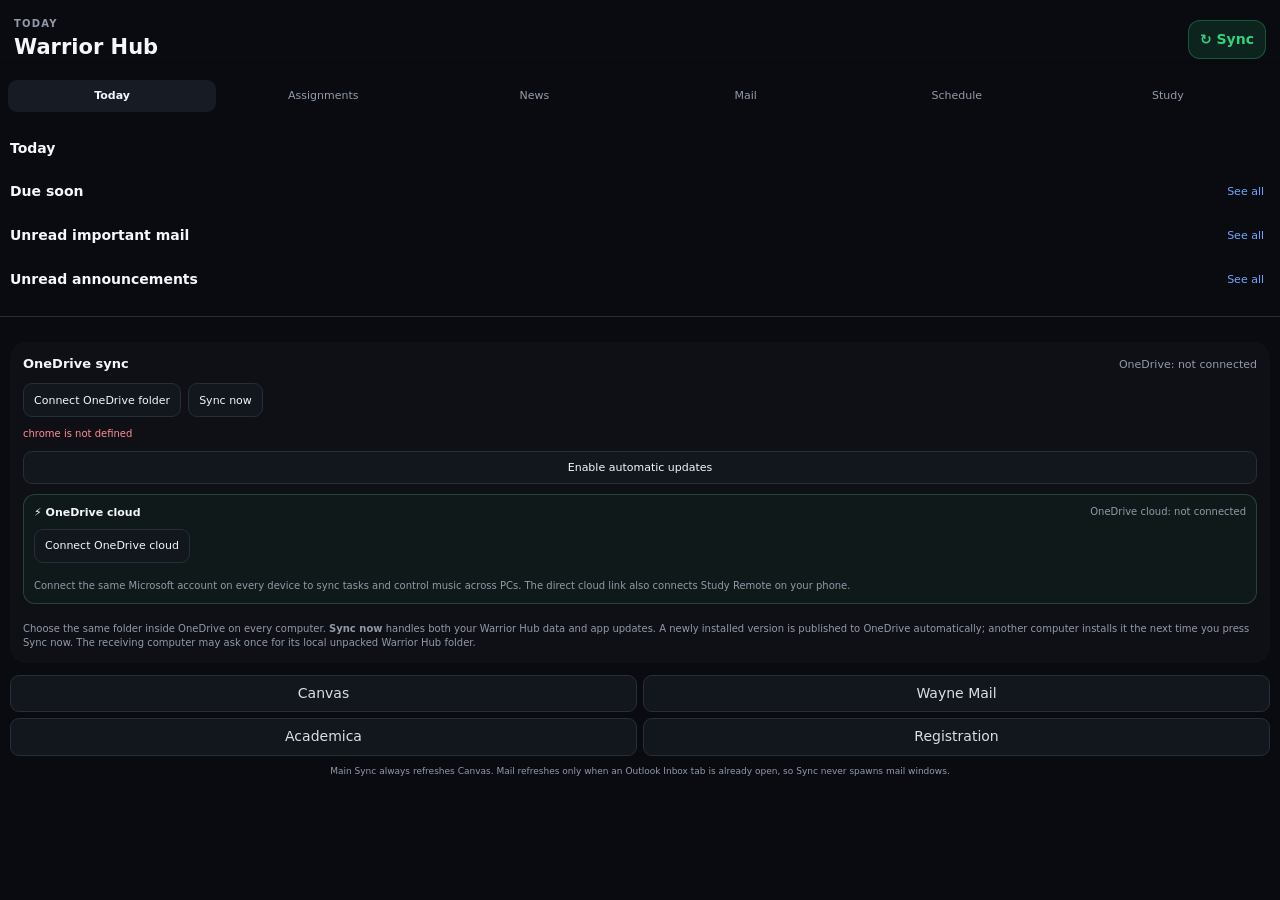
==== commit 4d9efbe6: "Desktop 5.19.61: direct task sync, persistent music engine and background PC commands" ====
--- a/desktop/sidepanel.html
+++ b/desktop/sidepanel.html
@@ -162,9 +162,9 @@
       <div id="cloudUpdateStatus" class="cloud-update-status">Automatic updates</div>
       <button id="enableAutoUpdateBtn" class="secondary" type="button">Enable automatic updates</button>
       <div class="fast-phone-sync">
-        <div class="fast-phone-copy"><strong>⚡ Fast phone sync</strong><span id="fastPhoneStatus" data-state="off">Fast phone sync: not connected</span></div>
-        <div class="fast-phone-actions"><button id="fastPhoneConnectBtn" class="secondary" type="button">Enable fast phone sync</button><button id="fastPhoneDisconnectBtn" class="text-btn" type="button" hidden>Disconnect fast link</button></div>
-        <div class="small-note">Direct Microsoft Graph link for Study Remote. It bypasses Windows OneDrive folder propagation, so phone commands and Now Playing state reach the PC much faster. Local OneDrive sync stays as a fallback.</div>
+        <div class="fast-phone-copy"><strong>⚡ OneDrive cloud</strong><span id="fastPhoneStatus" data-state="off">OneDrive cloud: not connected</span></div>
+        <div class="fast-phone-actions"><button id="fastPhoneConnectBtn" class="secondary" type="button">Connect OneDrive cloud</button><button id="fastPhoneDisconnectBtn" class="text-btn" type="button" hidden>Disconnect cloud link</button></div>
+        <div class="small-note">Connect the same Microsoft account on every device to sync tasks and control music across PCs. The direct cloud link also connects Study Remote on your phone.</div>
       </div>
       <div class="small-note">Choose the same folder inside OneDrive on every computer. <b>Sync now</b> handles both your Warrior Hub data and app updates. A newly installed version is published to OneDrive automatically; another computer installs it the next time you press Sync now. The receiving computer may ask once for its local unpacked Warrior Hub folder.</div>
     </section>
@@ -174,14 +174,13 @@
     <div class="privacy-note">Main Sync always refreshes Canvas. Mail refreshes only when an Outlook Inbox tab is already open, so Sync never spawns mail windows.</div>
   </footer>
 
-  <iframe id="spotifyEngineFrame" class="side-spotify-engine-frame" title="Warrior Spotify playback engine" src="https://open.spotify.com/embed/playlist/3pRLVP3hoPzbZtetvH1tro" allow="autoplay; encrypted-media; clipboard-write; fullscreen; picture-in-picture" aria-hidden="true" tabindex="-1"></iframe>
   <div class="side-spotify-engine-cover" aria-hidden="true"></div>
+  <script src="graph_client.js"></script>
   <script src="onedrive_sync.js"></script>
   <script src="mobile_bridge.js"></script>
   <script src="desktop_music.js"></script>
   <script src="onedrive_update.js"></script>
   <script src="auto_update.js"></script>
-  <script src="spotify_engine.js"></script>
   <script src="notes-launcher.js"></script>
   <script src="sidepanel.js"></script>
 </body>
